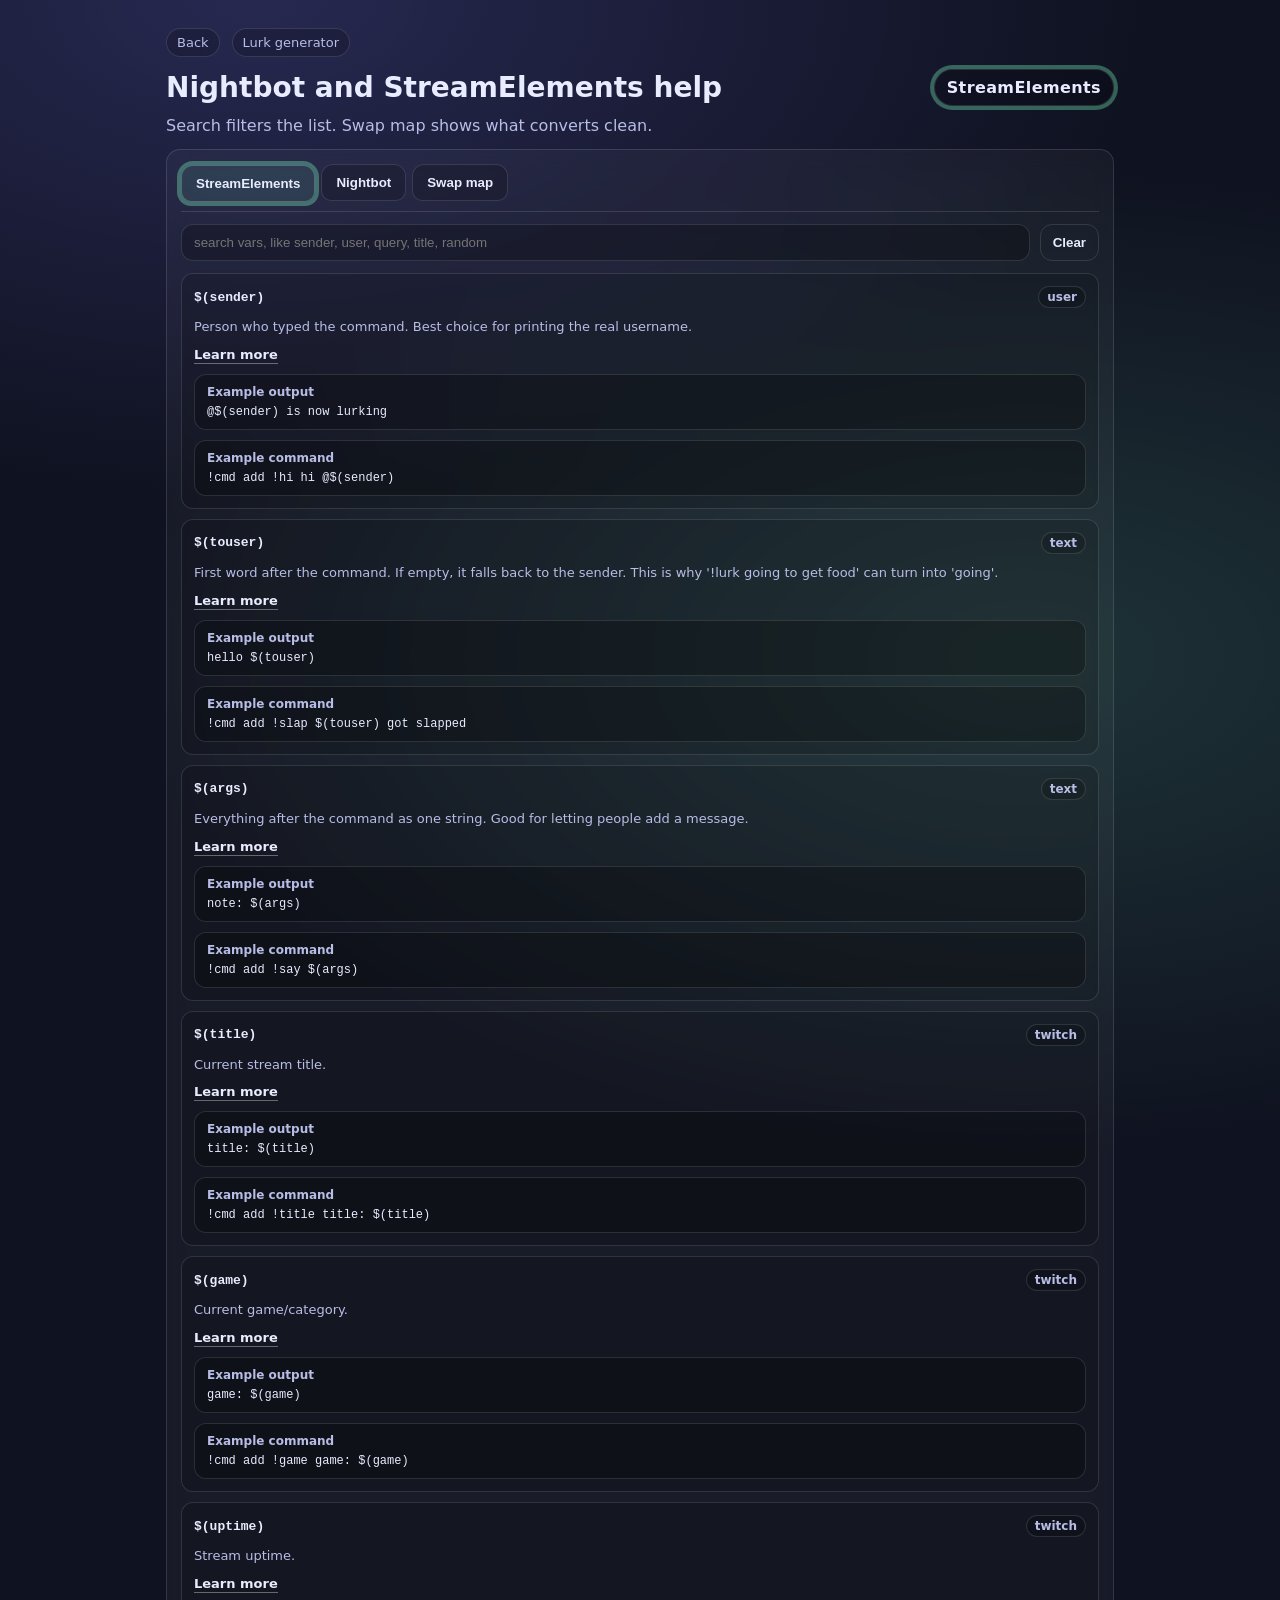
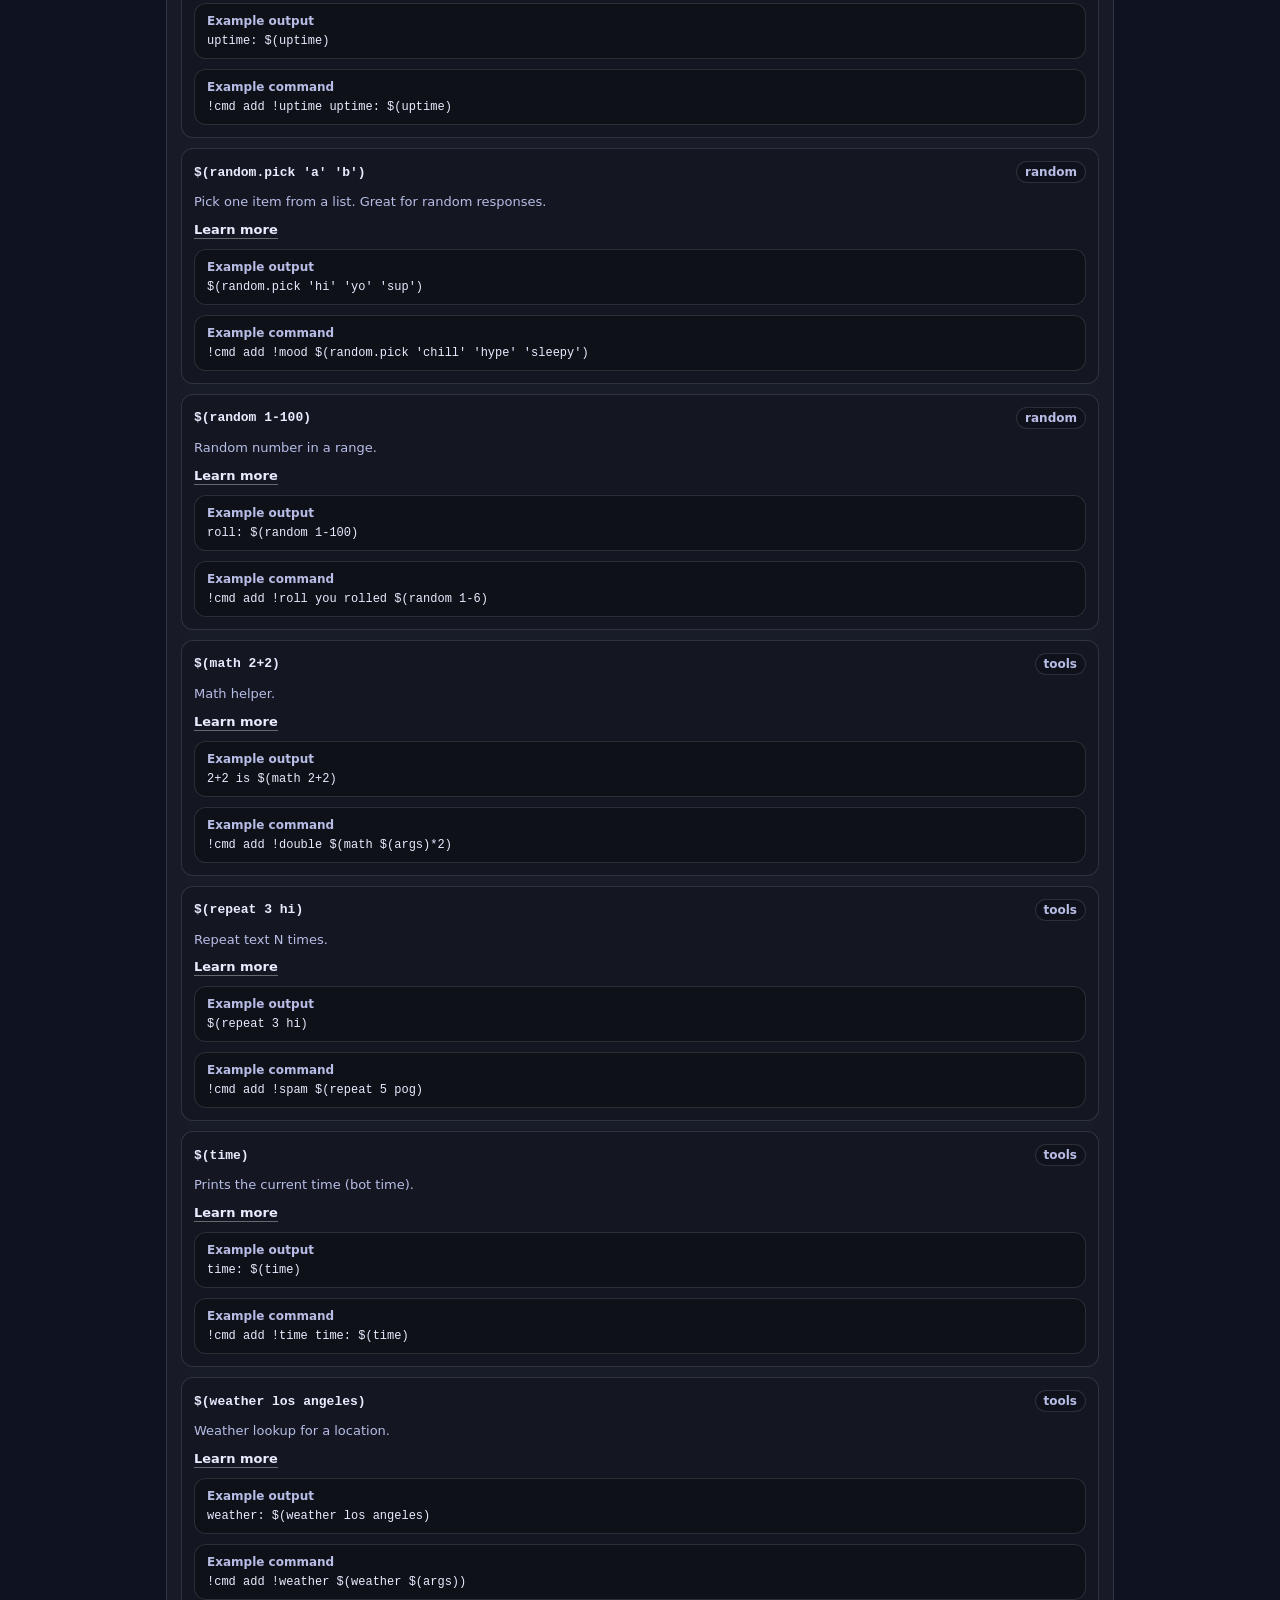
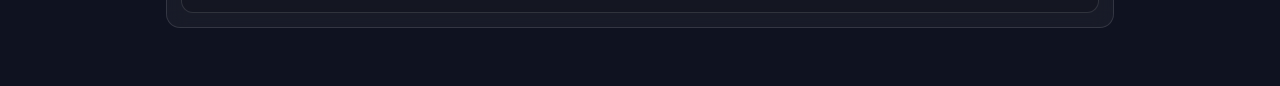
==== docs/index.html @ dd901d9f "Added landing page, restructured site, upgraded the help page" ====
<!doctype html>
<html lang="en">
<head>
  <meta charset="utf-8">
  <meta name="viewport" content="width=device-width, initial-scale=1">
  <title>Nightbot and StreamElements help</title>
  <link rel="stylesheet" href="style.css">
</head>
<body>
  <main class="wrap">
    <div class="nav"><a href="../index.html">Back</a><a href="../lurk/index.html">Lurk generator</a></div>
    <header class="head">
      <div class="titleRow">
        <h1>Nightbot and StreamElements help</h1>
        <div id="platformBadge" class="badge badgeSe" aria-live="polite">StreamElements</div>
      </div>
      <p class="sub">
        Search filters the list. Swap map shows what converts clean.
      </p>
    </header>

    <section class="card">
      <div class="tabs" role="tablist" aria-label="platform tabs">
        <button class="tabBtn" data-tab="se" id="tabSe" type="button" role="tab" aria-selected="true" aria-controls="panelSe">
          StreamElements
        </button>
        <button class="tabBtn" data-tab="nb" id="tabNb" type="button" role="tab" aria-selected="false" aria-controls="panelNb">
          Nightbot
        </button>
        <button class="tabBtn" data-tab="map" id="tabMap" type="button" role="tab" aria-selected="false" aria-controls="panelMap">
          Swap map
        </button>
      </div>

      <div class="searchRow">
        <input id="search" class="search" type="text" maxlength="60" autocomplete="off" spellcheck="false"
               placeholder="search vars, like sender, user, query, title, random">
        <button id="clearBtn" class="btn ghost" type="button">Clear</button>
      </div>

      <section id="panelSe" role="tabpanel" aria-labelledby="tabSe">
        <div class="grid" id="seList"></div>
      </section>

      <section id="panelNb" class="hide" role="tabpanel" aria-labelledby="tabNb">
        <div class="grid" id="nbList"></div>
      </section>

      <section id="panelMap" class="hide" role="tabpanel" aria-labelledby="tabMap">
        <div class="note">
          Same style as the lists, but this tab is only for matching names between platforms.
        </div>
        <div class="grid" id="mapList"></div>

        <div class="note" style="margin-top:10px">
          Tip: if people type extra words after the command like "!lurk going to get food", do not use $(touser) in your message.
          Use $(sender) on StreamElements or $(user) on Nightbot.
        </div>
      </section>
    </section>
  </main>

  <script src="script.js"></script>
</body>
</html>
---- docs/style.css ----
:root {
  --bg: #0f1220;
  --text: #e9ecff;
  --muted: #b8bde6;
  --line: rgba(255,255,255,0.12);
  --btn: #2a2f52;

  --seGlow: rgba(120,255,194,0.34);
  --nbGlow: rgba(123,120,255,0.34);
  --mapGlow: rgba(255,255,255,0.34);

  --seFill: rgba(120,255,194,0.10);
  --nbFill: rgba(123,120,255,0.10);
  --mapFill: rgba(255,255,255,0.10);
}

* { box-sizing: border-box; }

html, body { min-height: 100%; }

html {
  min-height: 100vh;

  background:
    radial-gradient(900px 500px at 20% 0%, rgba(123,120,255,0.22), transparent),
    radial-gradient(900px 500px at 80% 20%, rgba(120,255,194,0.14), transparent),
    var(--bg);
}

body {
  margin: 0;
  padding: 0;
  font-family: system-ui, -apple-system, Segoe UI, Roboto, Arial, sans-serif;
  color: var(--text);
  background: transparent;
}

.wrap {
  max-width: 980px;
  margin: 28px auto;
  padding: 0 16px 30px 16px;
}

.head {
  display: grid;
  gap: 10px;
  margin-bottom: 14px;
}

.titleRow {
  display: flex;
  align-items: center;
  justify-content: space-between;
  gap: 10px;
  flex-wrap: wrap;
}

h1 {
  margin: 0;
  font-size: 28px;
}

.sub {
  margin: 0;
  color: var(--muted);
}

.badge {
  padding: 8px 12px;
  border-radius: 999px;
  border: 1px solid var(--line);
  font-weight: 900;
  letter-spacing: 0.4px;
  background: rgba(0,0,0,0.20);
}

.badgeSe { box-shadow: 0 0 0 4px var(--seGlow); }
.badgeNb { box-shadow: 0 0 0 4px var(--nbGlow); }
.badgeMap { box-shadow: 0 0 0 4px var(--mapGlow); }

.card {
  background: rgba(255,255,255,0.04);
  border: 1px solid var(--line);
  border-radius: 14px;
  padding: 14px;
  backdrop-filter: blur(10px);
}

.tabs {
  display: flex;
  gap: 6px;
  flex-wrap: wrap;
  border-bottom: 1px solid var(--line);
  padding-bottom: 10px;
}

.tabBtn {
  appearance: none;
  border: 1px solid var(--line);
  background: rgba(0,0,0,0.18);
  color: var(--text);
  padding: 10px 14px;
  border-radius: 12px 12px 10px 10px;
  cursor: pointer;
  font-weight: 900;
  transform: translateY(0);
}

.tabBtn:hover {
  border-color: rgba(255,255,255,0.22);
}

.tabBtn[aria-selected="true"] {
  transform: translateY(1px);
  border-color: rgba(255,255,255,0.22);
  box-shadow: 0 0 0 4px rgba(255,255,255,0.08);
}

.tabBtn[aria-selected="true"][data-tab="se"] { background: var(--seFill); box-shadow: 0 0 0 4px var(--seGlow); }
.tabBtn[aria-selected="true"][data-tab="nb"] { background: var(--nbFill); box-shadow: 0 0 0 4px var(--nbGlow); }
.tabBtn[aria-selected="true"][data-tab="map"] { background: var(--mapFill); box-shadow: 0 0 0 4px var(--mapGlow); }

.searchRow {
  display: grid;
  grid-template-columns: 1fr auto;
  gap: 10px;
  align-items: center;
  margin-top: 12px;
  margin-bottom: 12px;
}

.search {
  width: 100%;
  padding: 10px 12px;
  border-radius: 12px;
  border: 1px solid var(--line);
  background: rgba(0,0,0,0.25);
  color: var(--text);
  outline: none;
}

.search:focus {
  border-color: rgba(123,120,255,0.65);
  box-shadow: 0 0 0 3px rgba(123,120,255,0.12);
}

.btn {
  appearance: none;
  border: 1px solid var(--line);
  background: var(--btn);
  color: var(--text);
  padding: 10px 12px;
  border-radius: 12px;
  cursor: pointer;
  font-weight: 900;
}

.btn.ghost {
  background: transparent;
}

.grid {
  display: grid;
  gap: 10px;
  margin-top: 8px;
}

.item {
  border: 1px solid var(--line);
  background: rgba(0,0,0,0.14);
  border-radius: 12px;
  padding: 12px 12px;
  display: grid;
  gap: 10px;
}

.varRow {
  display: flex;
  gap: 10px;
  align-items: center;
  justify-content: space-between;
  flex-wrap: wrap;
}

.var {
  font-weight: 900;
  color: var(--text);
  font-family: ui-monospace, SFMono-Regular, Menlo, Monaco, Consolas, "Liberation Mono", "Courier New", monospace;
  font-size: 13px;
}

.varStack {
  display: flex;
  gap: 10px;
  align-items: center;
  flex-wrap: wrap;
}

.arrow {
  color: var(--muted);
  font-weight: 900;
}

.pill {
  border: 1px solid var(--line);
  background: rgba(0,0,0,0.18);
  border-radius: 999px;
  padding: 3px 8px;
  color: var(--muted);
  font-size: 12px;
  font-weight: 900;
}

.desc {
  color: var(--muted);
  font-size: 13px;
  line-height: 1.45;
}

.moreRow {
  display: flex;
  gap: 10px;
  align-items: center;
  justify-content: space-between;
  flex-wrap: wrap;
}

.more {
  color: var(--text);
  font-size: 13px;
  font-weight: 900;
  text-decoration: none;
  border-bottom: 1px solid rgba(255,255,255,0.35);
  padding-bottom: 1px;
}

.more:hover {
  border-bottom-color: rgba(255,255,255,0.75);
}

.codeBlock {
  border: 1px solid var(--line);
  background: rgba(0,0,0,0.25);
  border-radius: 12px;
  padding: 10px 12px;
}

.codeLabel {
  color: var(--muted);
  font-size: 12px;
  font-weight: 900;
  margin-bottom: 6px;
}

.code {
  color: var(--text);
  font-family: ui-monospace, SFMono-Regular, Menlo, Monaco, Consolas, "Liberation Mono", "Courier New", monospace;
  font-size: 12px;
  white-space: pre-wrap;
  word-break: break-word;
}

.note {
  color: var(--muted);
  font-size: 13px;
  line-height: 1.45;
  border: 1px solid var(--line);
  background: rgba(0,0,0,0.12);
  border-radius: 12px;
  padding: 10px 12px;
  margin-top: 10px;
}

.hide { display: none; }


.nav {
  display: flex;
  gap: 12px;
  align-items: center;
  margin: 0 0 12px 0;
  font-size: 13px;
}

.nav a {
  color: var(--muted);
  text-decoration: none;
  border: 1px solid var(--line);
  background: rgba(0,0,0,0.18);
  padding: 6px 10px;
  border-radius: 999px;
}

.nav a:hover {
  border-color: rgba(255,255,255,0.22);
  color: var(--text);
}
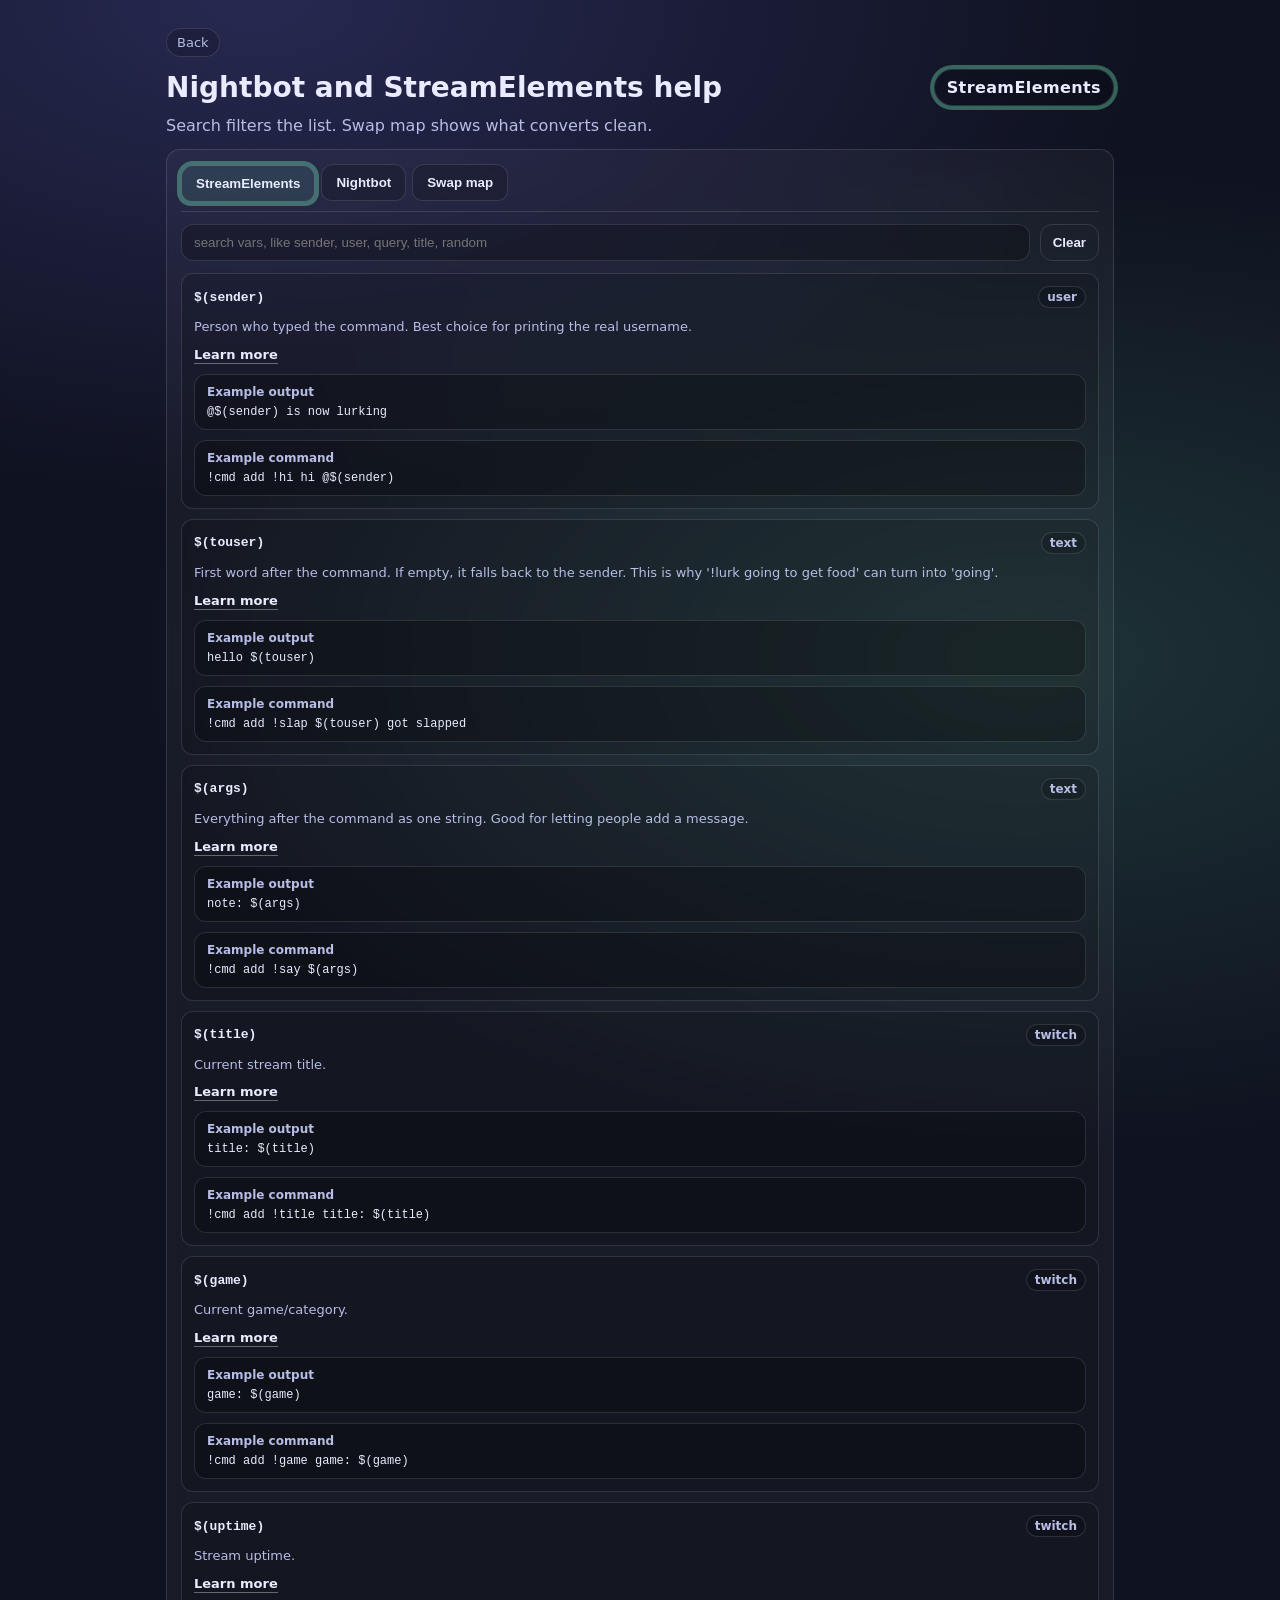
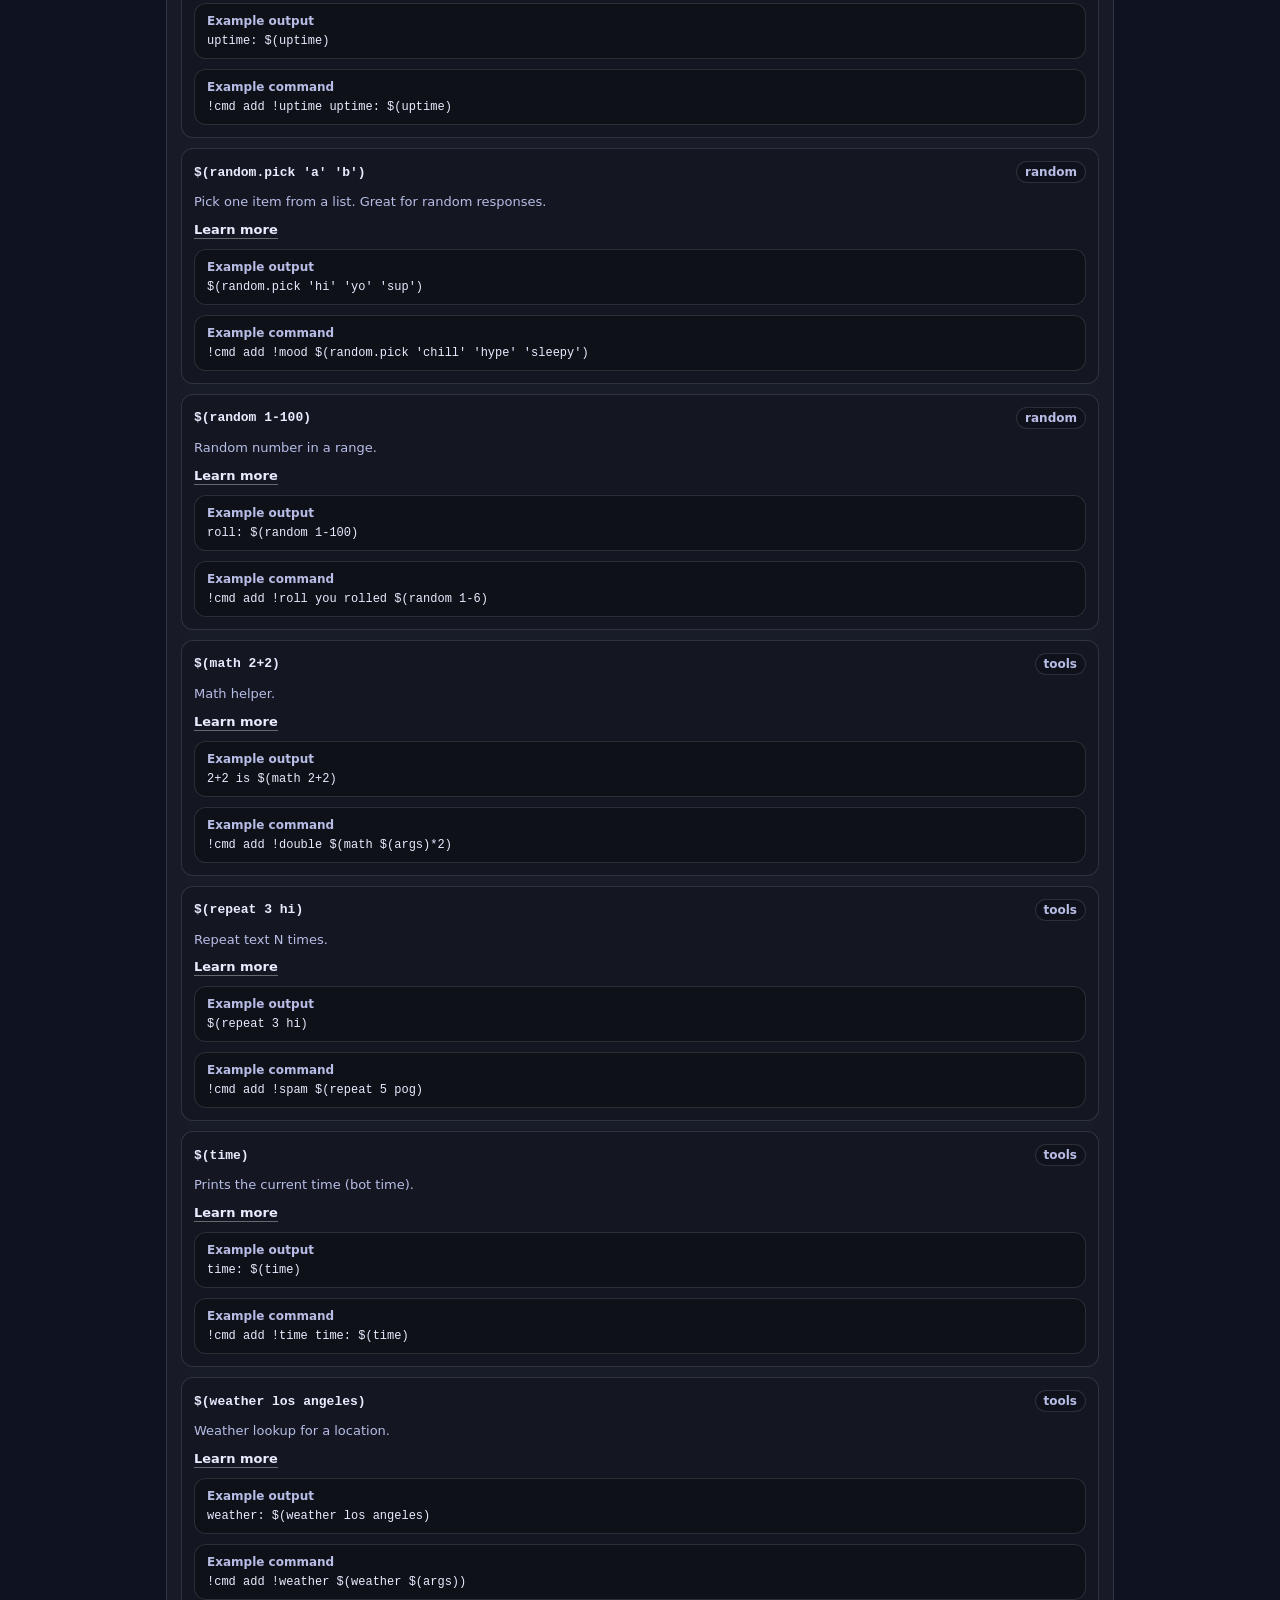
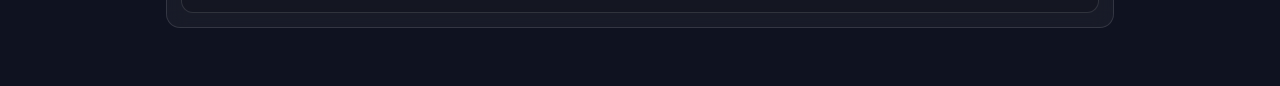
==== commit cfd08a71: "small update fixes" ====
--- a/docs/index.html
+++ b/docs/index.html
@@ -8,7 +8,7 @@
 </head>
 <body>
   <main class="wrap">
-    <div class="nav"><a href="../index.html">Back</a><a href="../lurk/index.html">Lurk generator</a></div>
+    <div class="nav"><a href="../index.html">Back</a></div>
     <header class="head">
       <div class="titleRow">
         <h1>Nightbot and StreamElements help</h1>
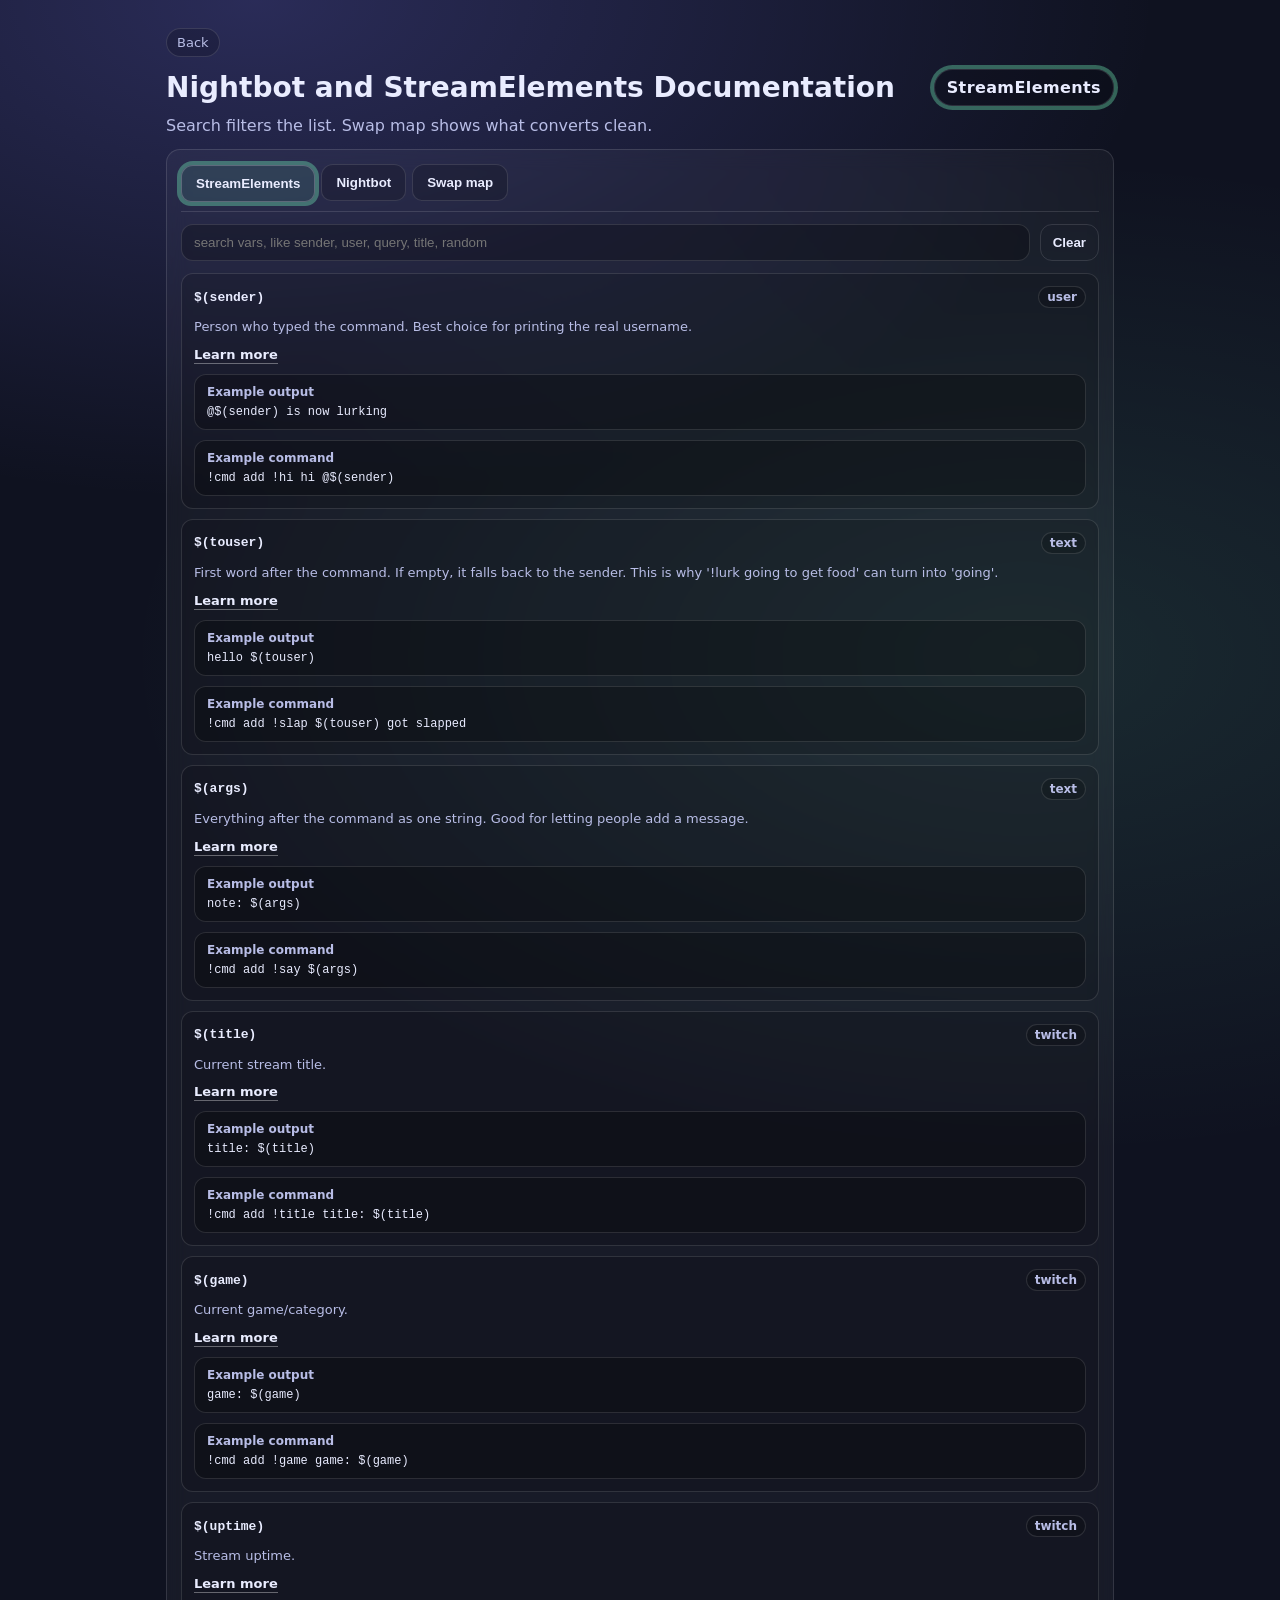
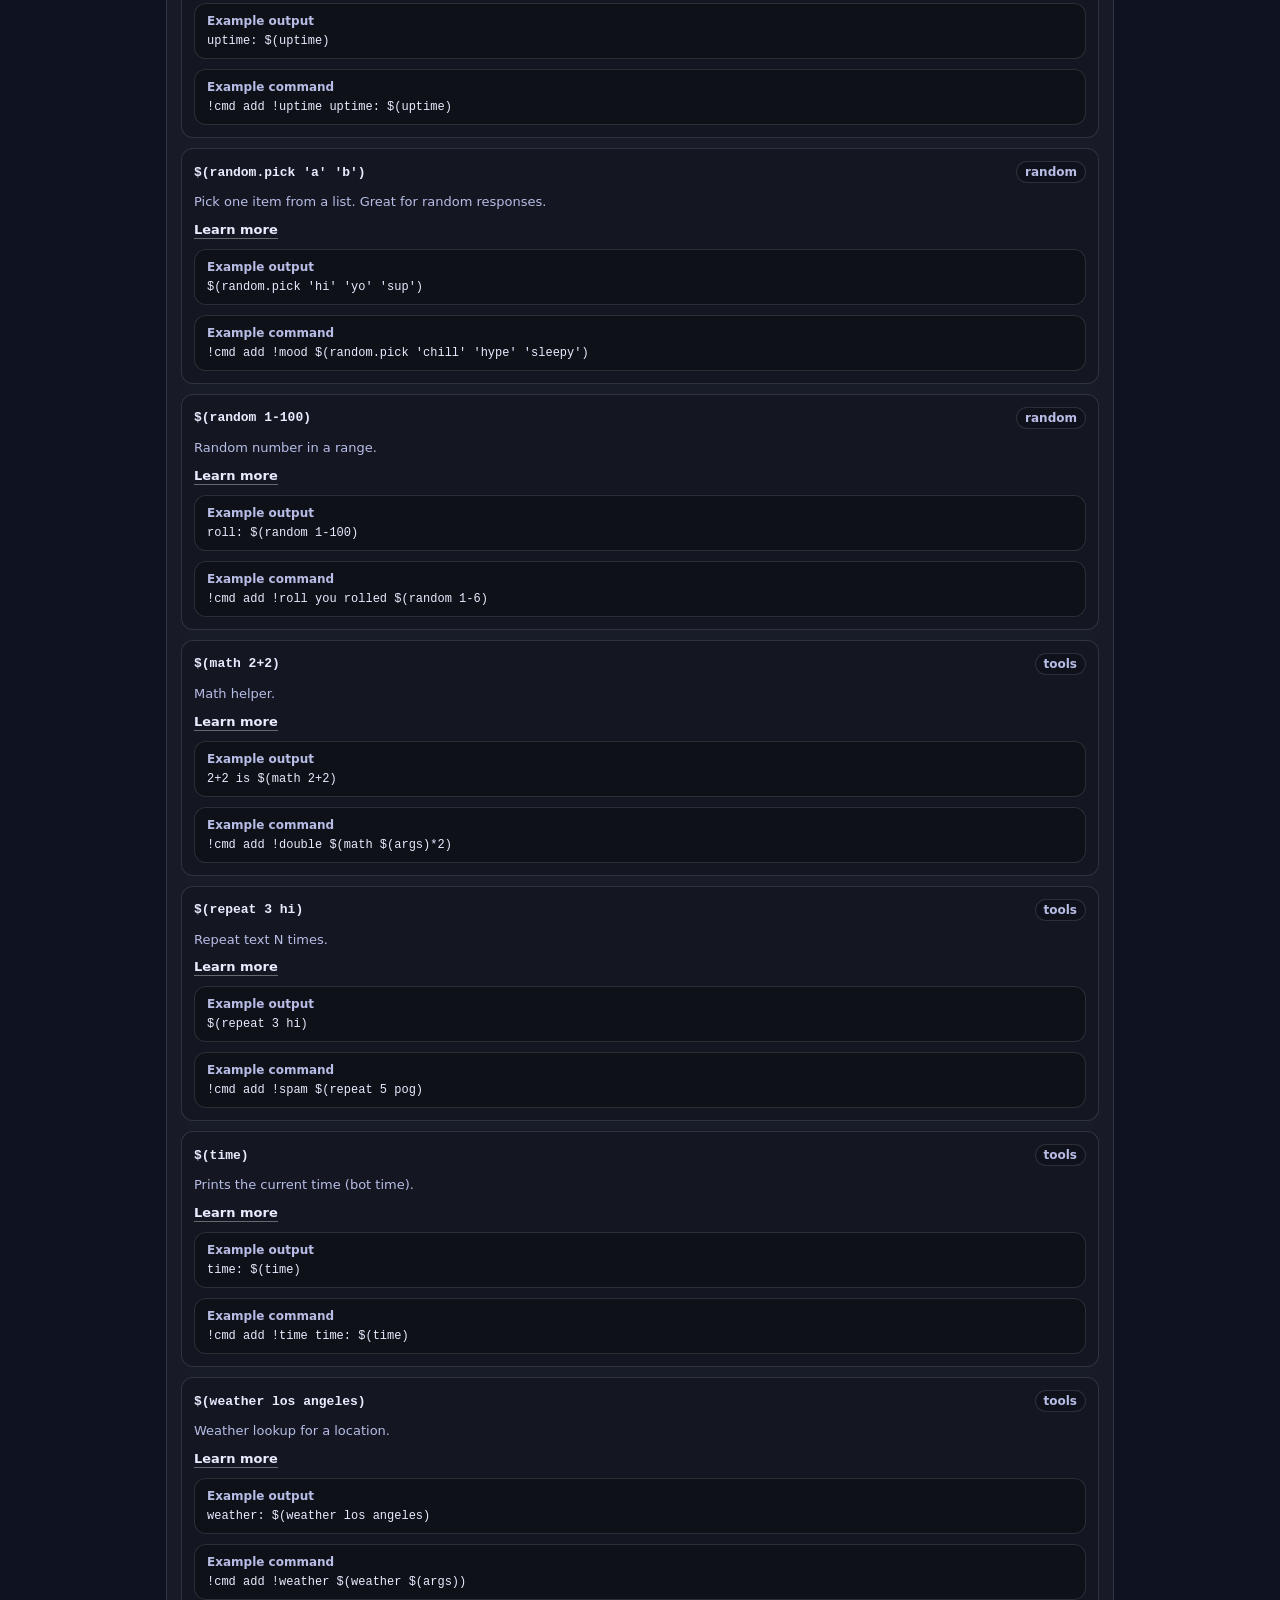
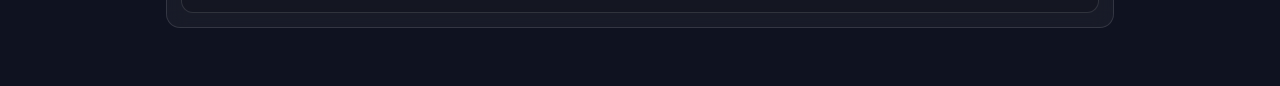
==== commit f2800cf1: "name changing and slight changes" ====
--- a/docs/index.html
+++ b/docs/index.html
@@ -3,7 +3,7 @@
 <head>
   <meta charset="utf-8">
   <meta name="viewport" content="width=device-width, initial-scale=1">
-  <title>Nightbot and StreamElements help</title>
+  <title>Nightbot and StreamElements Documentation</title>
   <link rel="stylesheet" href="style.css">
 </head>
 <body>
@@ -11,7 +11,7 @@
     <div class="nav"><a href="../index.html">Back</a></div>
     <header class="head">
       <div class="titleRow">
-        <h1>Nightbot and StreamElements help</h1>
+        <h1>Nightbot and StreamElements Documentation</h1>
         <div id="platformBadge" class="badge badgeSe" aria-live="polite">StreamElements</div>
       </div>
       <p class="sub">
--- a/docs/style.css
+++ b/docs/style.css
@@ -1,30 +1,36 @@
-
 :root {
   --bg: #0f1220;
+  --bgc1: rgba(123, 120, 255, 0.25);
+  --bgc2: rgba(120, 255, 194, 0.10);
+
   --text: #e9ecff;
   --muted: #b8bde6;
-  --line: rgba(255,255,255,0.12);
+  --line: rgba(255, 255, 255, 0.12);
   --btn: #2a2f52;
 
-  --seGlow: rgba(120,255,194,0.34);
-  --nbGlow: rgba(123,120,255,0.34);
-  --mapGlow: rgba(255,255,255,0.34);
-
-  --seFill: rgba(120,255,194,0.10);
-  --nbFill: rgba(123,120,255,0.10);
-  --mapFill: rgba(255,255,255,0.10);
-}
-
-* { box-sizing: border-box; }
-
-html, body { min-height: 100%; }
+  --seGlow: rgba(120, 255, 194, 0.34);
+  --nbGlow: rgba(123, 120, 255, 0.34);
+  --mapGlow: rgba(255, 255, 255, 0.34);
+
+  --seFill: rgba(120, 255, 194, 0.10);
+  --nbFill: rgba(123, 120, 255, 0.10);
+  --mapFill: rgba(255, 255, 255, 0.10);
+}
+
+* {
+  box-sizing: border-box;
+}
+
+html,
+body {
+  min-height: 100%;
+}
 
 html {
   min-height: 100vh;
-
   background:
-    radial-gradient(900px 500px at 20% 0%, rgba(123,120,255,0.22), transparent),
-    radial-gradient(900px 500px at 80% 20%, rgba(120,255,194,0.14), transparent),
+    radial-gradient(900px 500px at 20% 0%, var(--bgc1), transparent),
+    radial-gradient(900px 500px at 80% 20%, var(--bgc2), transparent),
     var(--bg);
 }
 
@@ -72,15 +78,23 @@
   border: 1px solid var(--line);
   font-weight: 900;
   letter-spacing: 0.4px;
-  background: rgba(0,0,0,0.20);
-}
-
-.badgeSe { box-shadow: 0 0 0 4px var(--seGlow); }
-.badgeNb { box-shadow: 0 0 0 4px var(--nbGlow); }
-.badgeMap { box-shadow: 0 0 0 4px var(--mapGlow); }
+  background: rgba(0, 0, 0, 0.20);
+}
+
+.badgeSe {
+  box-shadow: 0 0 0 4px var(--seGlow);
+}
+
+.badgeNb {
+  box-shadow: 0 0 0 4px var(--nbGlow);
+}
+
+.badgeMap {
+  box-shadow: 0 0 0 4px var(--mapGlow);
+}
 
 .card {
-  background: rgba(255,255,255,0.04);
+  background: rgba(255, 255, 255, 0.04);
   border: 1px solid var(--line);
   border-radius: 14px;
   padding: 14px;
@@ -98,7 +112,7 @@
 .tabBtn {
   appearance: none;
   border: 1px solid var(--line);
-  background: rgba(0,0,0,0.18);
+  background: rgba(0, 0, 0, 0.18);
   color: var(--text);
   padding: 10px 14px;
   border-radius: 12px 12px 10px 10px;
@@ -108,18 +122,29 @@
 }
 
 .tabBtn:hover {
-  border-color: rgba(255,255,255,0.22);
+  border-color: rgba(255, 255, 255, 0.22);
 }
 
 .tabBtn[aria-selected="true"] {
   transform: translateY(1px);
-  border-color: rgba(255,255,255,0.22);
-  box-shadow: 0 0 0 4px rgba(255,255,255,0.08);
-}
-
-.tabBtn[aria-selected="true"][data-tab="se"] { background: var(--seFill); box-shadow: 0 0 0 4px var(--seGlow); }
-.tabBtn[aria-selected="true"][data-tab="nb"] { background: var(--nbFill); box-shadow: 0 0 0 4px var(--nbGlow); }
-.tabBtn[aria-selected="true"][data-tab="map"] { background: var(--mapFill); box-shadow: 0 0 0 4px var(--mapGlow); }
+  border-color: rgba(255, 255, 255, 0.22);
+  box-shadow: 0 0 0 4px rgba(255, 255, 255, 0.08);
+}
+
+.tabBtn[aria-selected="true"][data-tab="se"] {
+  background: var(--seFill);
+  box-shadow: 0 0 0 4px var(--seGlow);
+}
+
+.tabBtn[aria-selected="true"][data-tab="nb"] {
+  background: var(--nbFill);
+  box-shadow: 0 0 0 4px var(--nbGlow);
+}
+
+.tabBtn[aria-selected="true"][data-tab="map"] {
+  background: var(--mapFill);
+  box-shadow: 0 0 0 4px var(--mapGlow);
+}
 
 .searchRow {
   display: grid;
@@ -135,14 +160,14 @@
   padding: 10px 12px;
   border-radius: 12px;
   border: 1px solid var(--line);
-  background: rgba(0,0,0,0.25);
+  background: rgba(0, 0, 0, 0.25);
   color: var(--text);
   outline: none;
 }
 
 .search:focus {
-  border-color: rgba(123,120,255,0.65);
-  box-shadow: 0 0 0 3px rgba(123,120,255,0.12);
+  border-color: rgba(123, 120, 255, 0.65);
+  box-shadow: 0 0 0 3px rgba(123, 120, 255, 0.12);
 }
 
 .btn {
@@ -168,7 +193,7 @@
 
 .item {
   border: 1px solid var(--line);
-  background: rgba(0,0,0,0.14);
+  background: rgba(0, 0, 0, 0.14);
   border-radius: 12px;
   padding: 12px 12px;
   display: grid;
@@ -204,7 +229,7 @@
 
 .pill {
   border: 1px solid var(--line);
-  background: rgba(0,0,0,0.18);
+  background: rgba(0, 0, 0, 0.18);
   border-radius: 999px;
   padding: 3px 8px;
   color: var(--muted);
@@ -231,17 +256,17 @@
   font-size: 13px;
   font-weight: 900;
   text-decoration: none;
-  border-bottom: 1px solid rgba(255,255,255,0.35);
+  border-bottom: 1px solid rgba(255, 255, 255, 0.35);
   padding-bottom: 1px;
 }
 
 .more:hover {
-  border-bottom-color: rgba(255,255,255,0.75);
+  border-bottom-color: rgba(255, 255, 255, 0.75);
 }
 
 .codeBlock {
   border: 1px solid var(--line);
-  background: rgba(0,0,0,0.25);
+  background: rgba(0, 0, 0, 0.25);
   border-radius: 12px;
   padding: 10px 12px;
 }
@@ -266,13 +291,15 @@
   font-size: 13px;
   line-height: 1.45;
   border: 1px solid var(--line);
-  background: rgba(0,0,0,0.12);
+  background: rgba(0, 0, 0, 0.12);
   border-radius: 12px;
   padding: 10px 12px;
   margin-top: 10px;
 }
 
-.hide { display: none; }
+.hide {
+  display: none;
+}
 
 
 .nav {
@@ -287,12 +314,12 @@
   color: var(--muted);
   text-decoration: none;
   border: 1px solid var(--line);
-  background: rgba(0,0,0,0.18);
+  background: rgba(0, 0, 0, 0.18);
   padding: 6px 10px;
   border-radius: 999px;
 }
 
 .nav a:hover {
-  border-color: rgba(255,255,255,0.22);
-  color: var(--text);
-}
+  border-color: rgba(255, 255, 255, 0.22);
+  color: var(--text);
+}
